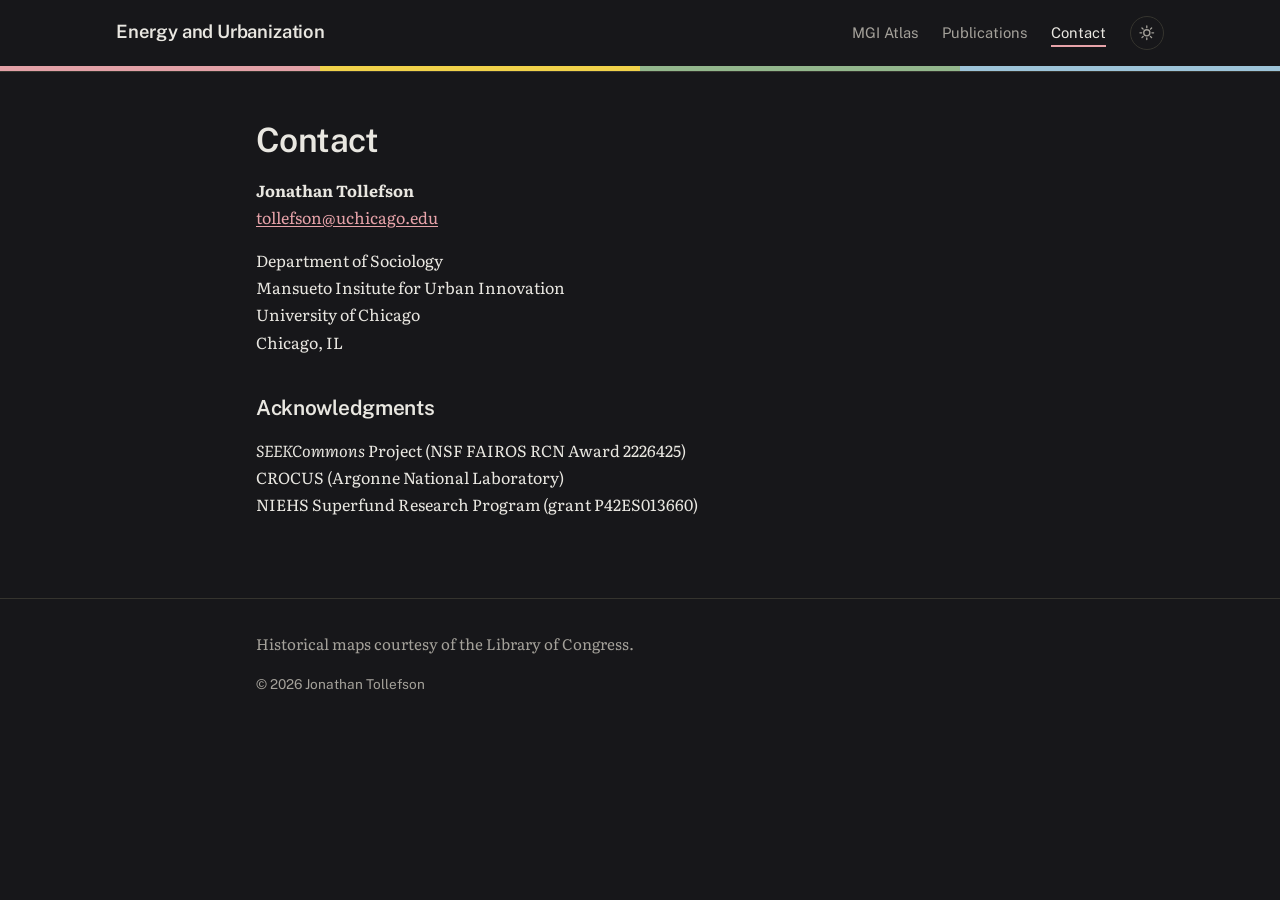
==== contact.html @ 91a5bd8f "Initial commit: MGI atlas site" ====
<!DOCTYPE html>
<html lang="en">
<head>
<meta charset="utf-8">
<meta name="viewport" content="width=device-width, initial-scale=1">
<title>Contact | Project Title</title>
<link rel="preconnect" href="https://fonts.googleapis.com">
<link rel="preconnect" href="https://fonts.gstatic.com" crossorigin>
<link href="https://fonts.googleapis.com/css2?family=Literata:ital,opsz,wght@0,7..72,400;0,7..72,600;1,7..72,400&family=Public+Sans:wght@400;600&display=swap" rel="stylesheet">
<script src="js/theme.js"></script>
<link rel="stylesheet" href="css/style.css">

</head>
<body data-root="">
<header id="site-header"></header>
<main>
  <div class="text">
    <h1>Contact</h1>
    <p><b>Jonathan Tollefson</b> <br> <a href="mailto:tollefson@uchicago.edu">tollefson@uchicago.edu</a></p>
    <p>Department of Sociology<br>Mansueto Insitute for Urban Innovation<br>University of Chicago<br>Chicago, IL</p>
    <h2>Acknowledgments</h2>
    <p><i>SEEKCommons</i> Project (NSF FAIROS RCN Award 2226425) <br>CROCUS (Argonne National Laboratory)<br>NIEHS Superfund Research Program (grant P42ES013660)</p>
  </div>
</main>
<footer id="site-footer"></footer>
<script src="js/site.js"></script>
</body>
</html>
---- css/style.css ----
/* ==========================================================
   COLORS AND FONTS  -  change these to restyle the whole site
   ========================================================== */
:root {
  --ink: #23221f;
  --muted: #66645e;
  --paper: #fdfdfb;
  --rule: #dddbd3;
  --link: #a1313a;          /* brick red, used for links and map points */
  --link-hover: #6f1d24;

  /* The four colors below come from the Sanborn map key
     (brick, frame, stone, water) and appear in the stripe under the menu. */
  --brick: #e3a1a7;
  --frame: #f1d24a;
  --stone: #93b78d;
  --water: #9dc4d9;

  --serif: "Literata", Georgia, "Times New Roman", serif;
  --sans: "Public Sans", "Helvetica Neue", Arial, sans-serif;
  --measure: 48rem;         /* width of text columns */
  --wide: 68rem;            /* width of page */
}

* { box-sizing: border-box; }
html { font-size: 100%; }
body {
  margin: 0;
  background: var(--paper);
  color: var(--ink);
  font-family: var(--serif);
  font-size: 1rem;
  line-height: 1.7;
}
a { color: var(--link); text-underline-offset: 0.15em; }
a:hover { color: var(--link-hover); }
:focus-visible { outline: 3px solid var(--frame); outline-offset: 2px; }
img { max-width: 100%; height: auto; }

/* ---------- Header ---------- */
#site-header { border-bottom: 1px solid var(--rule); position: relative; }
.header-inner {
  max-width: var(--wide); margin: 0 auto; padding: 1rem 1.25rem;
  display: flex; align-items: baseline; justify-content: space-between; gap: 1.5rem; flex-wrap: wrap;
}
.site-title {
  font-family: var(--sans); font-weight: 600; font-size: 1.15rem; letter-spacing: -0.01em;
  color: var(--ink); text-decoration: none;
}
nav { order: 2; margin-left: auto; }
nav ul { list-style: none; display: flex; gap: 1.5rem; margin: 0; padding: 0; flex-wrap: wrap; }
nav a { font-family: var(--sans); font-size: 0.92rem; color: var(--muted); text-decoration: none; padding: 0.25rem 0; }
nav a:hover { color: var(--ink); }
nav a[aria-current="page"] { color: var(--ink); border-bottom: 2px solid var(--link); }
/* Menu button (small screens) and the dark mode button sit together. */
.header-controls { order: 3; align-self: center; flex-shrink: 0; display: flex; align-items: center; gap: 0.75rem; }
.menu-toggle {
  display: none; font-family: var(--sans); font-size: 0.95rem; background: none;
  border: 1px solid var(--rule); border-radius: 3px; padding: 0.4rem 0.8rem; color: var(--ink); cursor: pointer;
}
.theme-toggle {
  display: inline-flex; align-items: center; justify-content: center;
  width: 2.15rem; height: 2.15rem; padding: 0;
  background: none; border: 1px solid var(--rule); border-radius: 999px;
  color: var(--muted); cursor: pointer;
}
.theme-toggle:hover { color: var(--ink); border-color: var(--muted); }
.theme-toggle .icon { display: block; width: 1.1rem; height: 1.1rem; }
.sanborn-key { display: flex; height: 5px; }
.sanborn-key span { flex: 1; }
.sanborn-key span:nth-child(1) { background: var(--brick); }
.sanborn-key span:nth-child(2) { background: var(--frame); }
.sanborn-key span:nth-child(3) { background: var(--stone); }
.sanborn-key span:nth-child(4) { background: var(--water); }

/* ---------- Page layout ---------- */
main { max-width: var(--wide); margin: 0 auto; padding: 3rem 1.25rem 4rem; }
.text { max-width: var(--measure); }
h1, h2, h3 { font-family: var(--sans); line-height: 1.2; letter-spacing: -0.015em; font-weight: 600; }
h1 { font-size: 2.1rem; margin: 0 0 1rem; }
h2 { font-size: 1.3rem; margin: 2.5rem 0 0.75rem; }
h3 { font-size: 1.05rem; margin: 1.75rem 0 0.4rem; }
.lede { font-size: 1.15rem; line-height: 1.6; color: var(--ink); }
.muted { color: var(--muted); }
.small { font-size: 0.9rem; }

.button {
  display: inline-block; font-family: var(--sans); font-weight: 600; font-size: 1rem;
  background: var(--ink); color: var(--paper); text-decoration: none;
  padding: 0.75rem 1.4rem; border-radius: 3px; margin-top: 0.5rem;
}
.button:hover { background: var(--link); color: #fff; }

/* ---------- Home ---------- */
.home-hero h1 { font-size: clamp(2rem, 5vw, 3rem); max-width: 18ch; }
.home-hero .lede { max-width: var(--measure); margin-bottom: 1.75rem; }

/* Banner image sits under the menu; the description follows below it. */
.home-page main { padding-top: 1.75rem; }
.home-banner { margin: 0 0 2.25rem; }
.home-banner img { display: block; width: 100%; border: 1px solid var(--rule); }
.home-page .home-hero h1 { font-size: clamp(1.8rem, 4vw, 2.5rem); }
/* Index page: headline, its paragraph, and the button are centered. */
.home-page .home-hero { max-width: var(--measure); text-align: center; }
.home-page .home-hero h1 { margin-left: auto; margin-right: auto; }
.home-page .home-hero .lede { text-align: left; }   /* centered column, left-justified lines */

/* ---------- Lists: publications, articles, people ---------- */
.entry-list { list-style: none; padding: 0; margin: 0; max-width: var(--measure); }
.entry-list li { padding: 1.1rem 0; border-top: 1px solid var(--rule); }
.entry-list li:last-child { border-bottom: 1px solid var(--rule); }
.entry-list .title { font-family: var(--sans); font-weight: 600; }
.people { display: grid; gap: 2.5rem 2rem; grid-template-columns: repeat(auto-fill, minmax(15rem, 1fr)); }
.person img { width: 100%; max-width: 12rem; aspect-ratio: 1; object-fit: cover; background: var(--rule); display: block; margin-bottom: 0.75rem; }
.person h2 { font-size: 1.15rem; margin: 0; }
.person .role { font-family: var(--sans); font-size: 0.9rem; color: var(--muted); margin: 0.1rem 0 0.5rem; }
.person p { margin: 0.25rem 0; font-size: 0.97rem; line-height: 1.55; }

/* ---------- Articles ---------- */
.article-head { max-width: var(--measure); }
.article-meta { font-family: var(--sans); font-size: 0.92rem; color: var(--muted); }
article.body { max-width: var(--measure); }
figure { margin: 2rem 0; }
figure img { display: block; width: 100%; border: 1px solid var(--rule); }
figcaption { font-size: 0.9rem; color: var(--muted); line-height: 1.5; margin-top: 0.5rem; }
.footnotes, .references { font-size: 0.93rem; line-height: 1.55; }
.references li { margin-bottom: 0.6rem; }
sup a { text-decoration: none; font-family: var(--sans); font-size: 0.8em; }

/* ---------- Map page ---------- */
.map-page main { max-width: none; padding: 0; }
.map-intro { max-width: var(--wide); margin: 0 auto; padding: 1.75rem 1.25rem 1rem; }
.map-intro h1 { font-size: 1.8rem; margin-bottom: 0.4rem; }
.map-intro p { margin: 0; max-width: var(--measure); color: var(--muted); }
.map-tools { max-width: var(--wide); margin: 0 auto; padding: 0 1.25rem 0.75rem; font-family: var(--sans); font-size: 0.92rem; display: flex; gap: 0.6rem; align-items: center; }
.map-tools select { font: inherit; padding: 0.35rem 0.5rem; border: 1px solid var(--rule); background: #fff; color: var(--ink); border-radius: 3px; }
#map { height: 62vh; min-height: 22rem; border-top: 1px solid var(--rule); border-bottom: 1px solid var(--rule); background: #e9e9e4; }
#details { max-width: var(--wide); margin: 0 auto; padding: 2rem 1.25rem 4rem; }
#details h2 { margin-top: 0; }
#details .where { font-family: var(--sans); color: var(--muted); margin: 0 0 1rem; font-size: 0.95rem; }
.sheet-list { list-style: none; padding: 0; margin: 1rem 0 0; max-width: 46rem; }
.sheet-list li { display: grid; grid-template-columns: 4rem 1fr auto; gap: 0.75rem; align-items: baseline; padding: 0.65rem 0; border-top: 1px solid var(--rule); }
.sheet-list li:last-child { border-bottom: 1px solid var(--rule); }
.sheet-list .yr { font-family: var(--sans); font-weight: 600; }
.sheet-list .links { font-family: var(--sans); font-size: 0.9rem; display: flex; gap: 1rem; white-space: nowrap; }
.link-button { background: none; border: 0; padding: 0; font: inherit; color: var(--link); text-decoration: underline; text-underline-offset: 0.15em; cursor: pointer; }
.link-button:hover { color: var(--link-hover); }
.note { font-family: var(--sans); font-size: 0.9rem; color: var(--muted); }
.leaflet-popup-content { font-family: var(--sans); font-size: 0.92rem; line-height: 1.45; margin: 0.8rem 1rem; }
.leaflet-popup-content strong { display: block; margin-bottom: 0.25rem; }
.popup-years { display: flex; flex-wrap: wrap; gap: 0.15rem 0.6rem; margin: 0.35rem 0; max-width: 16rem; }

/* ---------- Scan viewer (zoomable map sheets) ---------- */
#viewer { position: fixed; inset: 0; z-index: 2000; background: rgba(20,20,18,0.92); display: none; flex-direction: column; }
#viewer.open { display: flex; }
.viewer-bar { display: flex; justify-content: space-between; gap: 1rem; align-items: center; padding: 0.7rem 1.25rem; color: #fff; font-family: var(--sans); font-size: 0.95rem; }
.viewer-bar a, .viewer-bar button { color: #fff; }
.viewer-bar button { background: none; border: 1px solid #888; border-radius: 3px; padding: 0.35rem 0.8rem; font: inherit; cursor: pointer; }
.viewer-bar .actions { display: flex; gap: 0.75rem; align-items: center; flex-wrap: wrap; justify-content: flex-end; }
.viewer-count { color: #bbb; margin-left: 0.5rem; white-space: nowrap; }
.viewer-bar button:disabled { opacity: 0.35; cursor: default; }
.viewer-bar button:not(:disabled):hover { background: #444; }
.viewer-nav[hidden] { display: none; }
#viewer-map { flex: 1; background: #222; }

/* ---------- Footer ---------- */
#site-footer { border-top: 1px solid var(--rule); }
.footer-inner { max-width: var(--wide); margin: 0 auto; padding: 2rem 1.25rem 3rem; }
.footer-inner .ack { max-width: var(--measure); font-size: 0.95rem; color: var(--muted); margin: 0 0 1rem; }
.footer-inner .logos { display: flex; gap: 2rem; flex-wrap: wrap; align-items: center; margin-bottom: 1rem; }
.footer-inner .logos img { max-height: 3rem; width: auto; }
.footer-inner .copyright { font-family: var(--sans); font-size: 0.85rem; color: var(--muted); margin: 0; }

/* ---------- Header: collapse the menu before it runs out of room ----------
   The title, the full menu, and the dark mode button need roughly 47rem
   side by side. Collapsing the menu at 52rem means the dark mode button
   never gets pushed onto a line of its own. If you add or rename menu
   items, widen this breakpoint to match. */
@media (max-width: 40rem) {
  .menu-toggle { display: inline-block; }
  nav { width: 100%; display: none; order: 4; margin-top: 0.5rem; }
  .menu-open nav { display: block; }
  nav ul { flex-direction: column; gap: 0.25rem; padding-top: 0.5rem; }
  nav a { display: block; padding: 0.6rem 0; }
}

/* ---------- Small screens ---------- */
@media (max-width: 40rem) {
  body { font-size: 0.97rem; }
  h1 { font-size: 1.75rem; }
  .sheet-list li { grid-template-columns: 3.2rem 1fr; }
  .sheet-list .links { grid-column: 2; }
  #map { height: 55vh; }
}
@media (prefers-reduced-motion: reduce) { * { scroll-behavior: auto !important; transition: none !important; } }

/* ==========================================================
   CENTERED TEXT COLUMNS
   Text stays left-aligned, but the column sits in the middle
   of the page. Change --measure at the top to widen it.
   ========================================================== */
.text, .home-hero, .entry-list, .article-head, article.body,
.footer-inner .ack {
  margin-left: auto; margin-right: auto;
}
main > h1, main > h2, main > h3, main > p, main > .note {
  max-width: var(--measure); margin-left: auto; margin-right: auto;
}
/* The map page is left-aligned: its heading, intro, "Zoom to" row,
   and sheet list all start at the left edge, not in a centered column. */
.footer-inner .copyright, .footer-inner .logos {
  max-width: var(--measure); margin-left: auto; margin-right: auto;
}

/* ==========================================================
   DARK MODE
   These colors replace the ones at the top of the file when
   dark mode is switched on. Edit them to taste.
   ========================================================== */
[data-theme="dark"] {
  color-scheme: dark;
  --ink: #e9e7e1;
  --muted: #a4a19a;
  --paper: #17171a;
  --rule: #35342e;
  --link: #e7a3a9;
  --link-hover: #f3c3c8;
}
[data-theme="dark"] #map { background: #2a2a28; }
[data-theme="dark"] .map-tools select { background: #222226; color: var(--ink); }
[data-theme="dark"] .person img { background: #2a2a28; }
[data-theme="dark"] .button:hover { color: #1a1a1a; }

/* ==========================================================
   PROGRESS BADGE
   Shown next to the site name in the panel below the map.
   The label and colour come from the progress and
   progress_color columns on the Points sheet.
   ========================================================== */
.progress-badge {
  display: inline-block; vertical-align: 0.18em;
  font-family: var(--sans); font-size: 0.7rem; font-weight: 600;
  letter-spacing: 0.02em; line-height: 1.6;
  color: #fff; background: var(--badge, var(--link));
  border-radius: 999px; padding: 0 0.65em;
  margin-left: 0.6rem; white-space: nowrap;
}
[data-theme="dark"] .progress-badge { color: #fff; filter: brightness(1.15); }
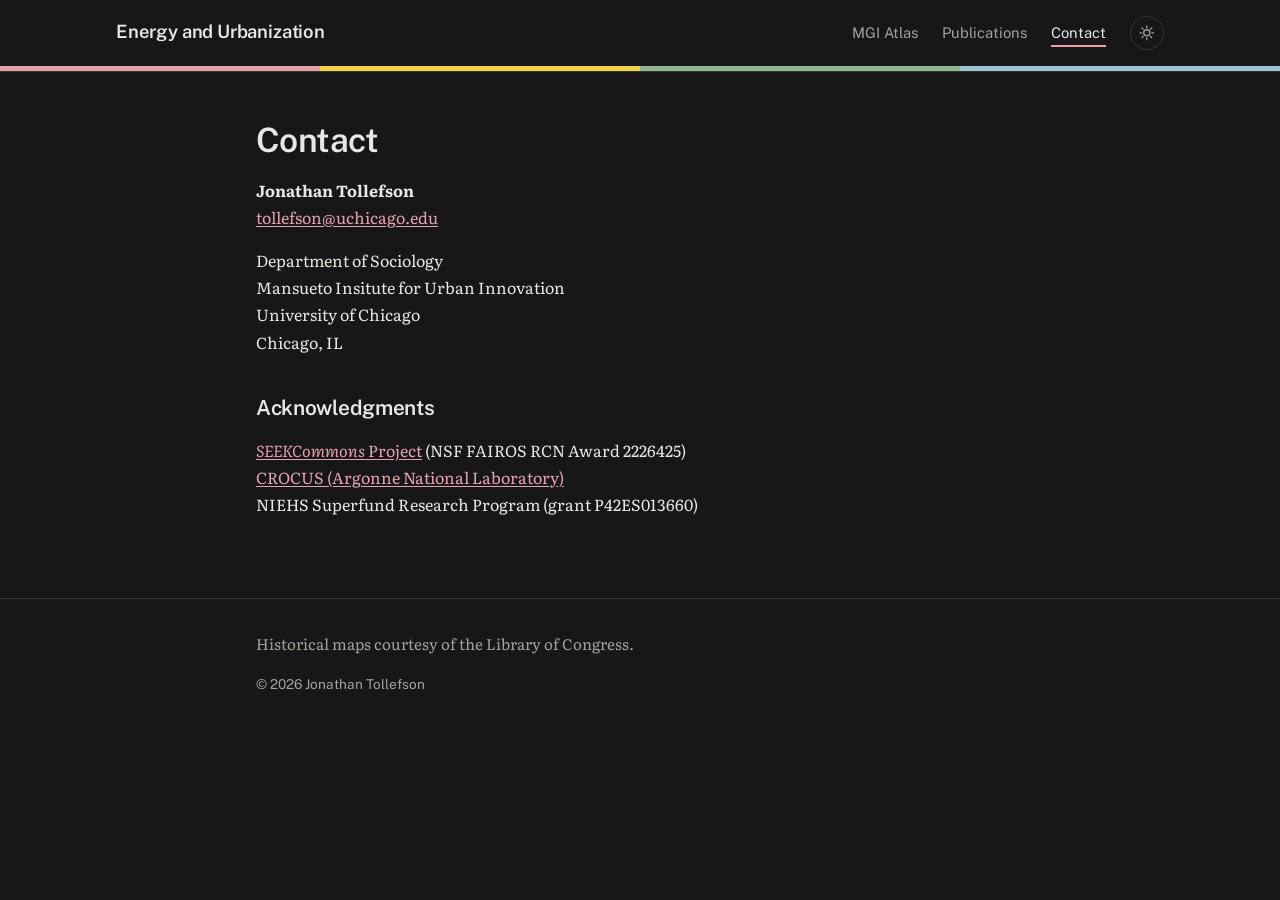
==== commit b4a198e5: "small edits" ====
--- a/contact.html
+++ b/contact.html
@@ -3,7 +3,7 @@
 <head>
 <meta charset="utf-8">
 <meta name="viewport" content="width=device-width, initial-scale=1">
-<title>Contact | Project Title</title>
+<title>Contact</title>
 <link rel="preconnect" href="https://fonts.googleapis.com">
 <link rel="preconnect" href="https://fonts.gstatic.com" crossorigin>
 <link href="https://fonts.googleapis.com/css2?family=Literata:ital,opsz,wght@0,7..72,400;0,7..72,600;1,7..72,400&family=Public+Sans:wght@400;600&display=swap" rel="stylesheet">
@@ -19,7 +19,7 @@
     <p><b>Jonathan Tollefson</b> <br> <a href="mailto:tollefson@uchicago.edu">tollefson@uchicago.edu</a></p>
     <p>Department of Sociology<br>Mansueto Insitute for Urban Innovation<br>University of Chicago<br>Chicago, IL</p>
     <h2>Acknowledgments</h2>
-    <p><i>SEEKCommons</i> Project (NSF FAIROS RCN Award 2226425) <br>CROCUS (Argonne National Laboratory)<br>NIEHS Superfund Research Program (grant P42ES013660)</p>
+    <p><a href="https://seekcommons.org/"><i>SEEKCommons</i> Project</a> (NSF FAIROS RCN Award 2226425) <br> <a href="https://www.anl.gov/crocus">CROCUS (Argonne National Laboratory)</a> <br>NIEHS Superfund Research Program (grant P42ES013660)</p>
   </div>
 </main>
 <footer id="site-footer"></footer>
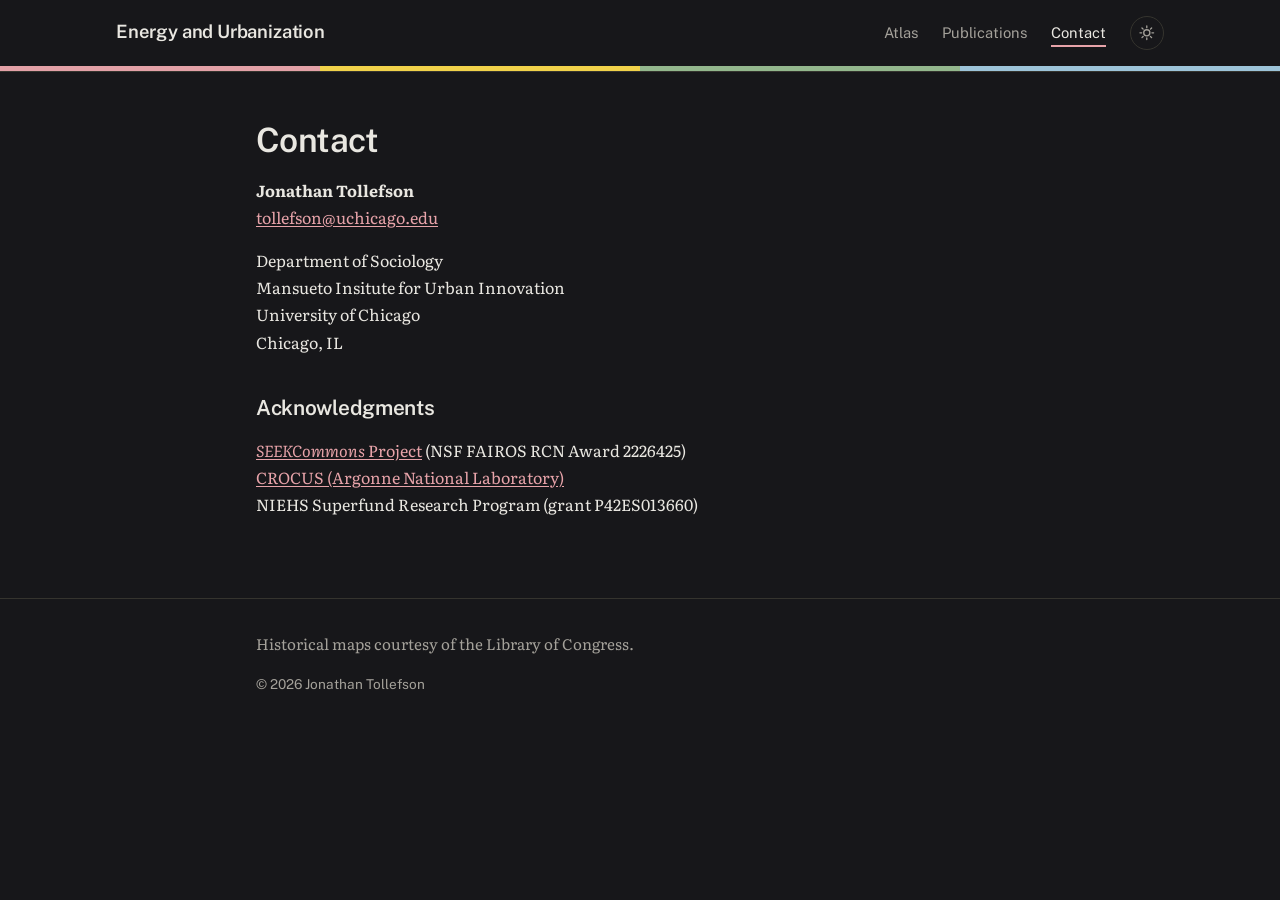
==== commit b26fb6bf: "analytics" ====
--- a/contact.html
+++ b/contact.html
@@ -8,6 +8,7 @@
 <link rel="preconnect" href="https://fonts.gstatic.com" crossorigin>
 <link href="https://fonts.googleapis.com/css2?family=Literata:ital,opsz,wght@0,7..72,400;0,7..72,600;1,7..72,400&family=Public+Sans:wght@400;600&display=swap" rel="stylesheet">
 <script src="js/theme.js"></script>
+<script src="js/analytics.js"></script>
 <link rel="stylesheet" href="css/style.css">
 
 </head>
--- a/css/style.css
+++ b/css/style.css
@@ -130,12 +130,52 @@
 /* ---------- Map page ---------- */
 .map-page main { max-width: none; padding: 0; }
 .map-intro { max-width: var(--wide); margin: 0 auto; padding: 1.75rem 1.25rem 1rem; }
-.map-intro h1 { font-size: 1.8rem; margin-bottom: 0.4rem; }
+/* No font-size here: the atlas takes the same h1 as every other page, rather
+   than reading as a lesser heading than Publications or Contact. */
+.map-intro h1 { margin-bottom: 0.4rem; }
 .map-intro p { margin: 0; max-width: var(--measure); color: var(--muted); }
-.map-tools { max-width: var(--wide); margin: 0 auto; padding: 0 1.25rem 0.75rem; font-family: var(--sans); font-size: 0.92rem; display: flex; gap: 0.6rem; align-items: center; }
-.map-tools select { font: inherit; padding: 0.35rem 0.5rem; border: 1px solid var(--rule); background: #fff; color: var(--ink); border-radius: 3px; }
+/* One chip per city. Lit chips show which cities are on the map, and more
+   than one can be lit where cities share a view; clicking any chip, lit or
+   not, reframes the map on it. */
+.map-tools { max-width: var(--wide); margin: 0 auto; padding: 0 1.25rem 0.75rem; font-family: var(--sans); font-size: 0.92rem; display: flex; flex-wrap: wrap; gap: 0.35rem; align-items: center; }
+.city-chip { font: inherit; font-size: 0.88rem; padding: 0.25rem 0.7rem; border: 1px solid var(--rule); background: var(--paper); color: var(--ink); border-radius: 999px; cursor: pointer; }
+.city-chip:hover { border-color: var(--link); color: var(--link); }
+.city-chip[aria-pressed="true"] { background: var(--link); border-color: var(--link); color: #fff; }
+.city-chip[aria-pressed="true"]:hover { background: var(--link-hover); border-color: var(--link-hover); color: #fff; }
+/* The "show all cities" button sits under Leaflet's own +/- bar. */
+.show-all-cities svg { width: 15px; height: 15px; vertical-align: middle; }
 #map { height: 62vh; min-height: 22rem; border-top: 1px solid var(--rule); border-bottom: 1px solid var(--rule); background: #e9e9e4; }
 #details { max-width: var(--wide); margin: 0 auto; padding: 2rem 1.25rem 4rem; }
+
+/* ---------- Map and details side by side (wider screens) ----------
+   Stacked, the sheet list for the point you just clicked opens well below
+   the fold, so the answer to a click is off screen. Above this width the
+   details become a column beside the map and update in place.
+
+   --map-chrome is the height of everything above the map: the header and
+   its colour stripe, the title block and the chip row. Adjust it if you
+   change their padding, or the map will not quite fill the window. */
+@media (min-width: 60rem) {
+  .map-page { --map-chrome: 15rem; }
+  .map-layout {
+    display: flex; align-items: stretch;
+    height: calc(100vh - var(--map-chrome));
+    height: calc(100dvh - var(--map-chrome));
+    min-height: 30rem;
+    border-top: 1px solid var(--rule); border-bottom: 1px solid var(--rule);
+  }
+  .map-layout #map { flex: 1; height: auto; min-height: 0; border: 0; }
+  .map-layout #details {
+    flex: none; width: 25rem; max-width: none; margin: 0;
+    padding: 1.75rem 1.5rem 2.5rem; overflow-y: auto;
+    border-left: 1px solid var(--rule);
+  }
+  /* The rail is narrower than the full-width panel was, so the sheet list
+     drops its third column and puts the links under the title instead. */
+  .map-layout .sheet-list { max-width: none; }
+  .map-layout .sheet-list li { grid-template-columns: 3.2rem 1fr; }
+  .map-layout .sheet-list .links { grid-column: 2; }
+}
 #details h2 { margin-top: 0; }
 #details .where { font-family: var(--sans); color: var(--muted); margin: 0 0 1rem; font-size: 0.95rem; }
 .sheet-list { list-style: none; padding: 0; margin: 1rem 0 0; max-width: 46rem; }
@@ -146,9 +186,47 @@
 .link-button { background: none; border: 0; padding: 0; font: inherit; color: var(--link); text-decoration: underline; text-underline-offset: 0.15em; cursor: pointer; }
 .link-button:hover { color: var(--link-hover); }
 .note { font-family: var(--sans); font-size: 0.9rem; color: var(--muted); }
+/* Leaflet's popup is rounded like a speech bubble by default; squaring it to
+   3px matches the buttons used everywhere else on the site. */
+.leaflet-popup-content-wrapper { border-radius: 3px; }
 .leaflet-popup-content { font-family: var(--sans); font-size: 0.92rem; line-height: 1.45; margin: 0.8rem 1rem; }
-.leaflet-popup-content strong { display: block; margin-bottom: 0.25rem; }
-.popup-years { display: flex; flex-wrap: wrap; gap: 0.15rem 0.6rem; margin: 0.35rem 0; max-width: 16rem; }
+.leaflet-popup-content strong { display: block; margin-bottom: 0.1rem; font-size: 1rem; }
+.popup-meta { display: block; color: var(--muted); font-size: 0.85rem; }
+.popup-years { display: flex; flex-wrap: wrap; gap: 0.3rem; margin: 0.6rem 0 0.5rem; max-width: 17rem; }
+/* Each year is a thing you can open, so it is drawn as a target rather than
+   as underlined text, borrowing the shape of the city chips above the map. */
+.popup-year { font: inherit; font-size: 0.8rem; padding: 0.15rem 0.55rem; border: 1px solid var(--rule); background: var(--paper); color: var(--ink); border-radius: 999px; cursor: pointer; white-space: nowrap; }
+.popup-year:hover { border-color: var(--link); color: var(--link); }
+
+/* Shown over the map until the workbook has been fetched and parsed, so a
+   slow connection reads as loading rather than as an empty map. */
+#map.is-loading::after {
+  content: "Loading sites\2026";
+  position: absolute; left: 50%; top: 50%; transform: translate(-50%, -50%);
+  z-index: 800; pointer-events: none;
+  font-family: var(--sans); font-size: 0.9rem; color: var(--muted);
+  background: var(--paper); border: 1px solid var(--rule);
+  border-radius: 999px; padding: 0.3rem 0.9rem;
+}
+
+/* Grouped points. While zoomed out, sites too close together to tell apart
+   are drawn as one numbered circle; clicking it zooms to the sites inside.
+   These rules replace the plugin's own green and orange with the brick red
+   used for single points, so a group reads as the same kind of thing. */
+.leaflet-pane .marker-cluster { background: rgba(161, 49, 58, 0.25); }
+.leaflet-pane .marker-cluster div { background: rgba(161, 49, 58, 0.92); color: #fff; font-family: var(--sans); font-weight: 600; font-size: 0.78rem; box-shadow: 0 0 0 1.5px rgba(255, 255, 255, 0.9); }
+.leaflet-pane .marker-cluster-medium div { background: rgba(140, 38, 46, 0.94); }
+.leaflet-pane .marker-cluster-large div { background: rgba(111, 29, 36, 0.96); }
+.leaflet-pane .marker-cluster:hover div { background: var(--link-hover); }
+/* Size carries the count as well as the number does, and narrows the jump
+   from a 14px single point to a group. The plugin fixes the icon box at
+   40px, so each size sets its own margin to stay centred inside it. */
+.leaflet-pane .marker-cluster-small div { width: 26px; height: 26px; margin: 7px 0 0 7px; border-radius: 13px; }
+.leaflet-pane .marker-cluster-small span { line-height: 26px; }
+.leaflet-pane .marker-cluster-medium div { width: 32px; height: 32px; margin: 4px 0 0 4px; border-radius: 16px; }
+.leaflet-pane .marker-cluster-medium span { line-height: 32px; }
+.leaflet-pane .marker-cluster-large div { width: 38px; height: 38px; margin: 1px 0 0 1px; border-radius: 19px; }
+.leaflet-pane .marker-cluster-large span { line-height: 38px; }
 
 /* ---------- Scan viewer (zoomable map sheets) ---------- */
 #viewer { position: fixed; inset: 0; z-index: 2000; background: rgba(20,20,18,0.92); display: none; flex-direction: column; }
@@ -191,6 +269,10 @@
   .sheet-list li { grid-template-columns: 3.2rem 1fr; }
   .sheet-list .links { grid-column: 2; }
   #map { height: 55vh; }
+  /* On a phone the chips scroll sideways in one row rather than wrapping
+     onto three lines and pushing the map off the screen. */
+  .map-tools { flex-wrap: nowrap; overflow-x: auto; }
+  .city-chip { white-space: nowrap; flex: none; }
 }
 @media (prefers-reduced-motion: reduce) { * { scroll-behavior: auto !important; transition: none !important; } }
 
@@ -206,8 +288,8 @@
 main > h1, main > h2, main > h3, main > p, main > .note {
   max-width: var(--measure); margin-left: auto; margin-right: auto;
 }
-/* The map page is left-aligned: its heading, intro, "Zoom to" row,
-   and sheet list all start at the left edge, not in a centered column. */
+/* The map page is left-aligned: its heading, intro, city chips, and sheet
+   list all start at the left edge, not in a centered column. */
 .footer-inner .copyright, .footer-inner .logos {
   max-width: var(--measure); margin-left: auto; margin-right: auto;
 }
@@ -227,9 +309,47 @@
   --link-hover: #f3c3c8;
 }
 [data-theme="dark"] #map { background: #2a2a28; }
-[data-theme="dark"] .map-tools select { background: #222226; color: var(--ink); }
+/* The lit chip needs its background restated here, not just its text colour:
+   the plain dark rule above matches as tightly as the lit rule further up the
+   file, so without this the later one wins and the chip goes dark on dark. */
+[data-theme="dark"] .city-chip { background: #222226; }
+[data-theme="dark"] .city-chip[aria-pressed="true"] { background: var(--link); border-color: var(--link); color: #1a1a1a; }
+[data-theme="dark"] .city-chip[aria-pressed="true"]:hover { background: var(--link-hover); border-color: var(--link-hover); color: #1a1a1a; }
 [data-theme="dark"] .person img { background: #2a2a28; }
 [data-theme="dark"] .button:hover { color: #1a1a1a; }
+
+/* Leaflet draws its own popups and controls in white. Left alone they glow
+   against a dark page, so they are restated here to match. The basemap
+   itself is swapped for Esri's dark counterpart in js/map.js. */
+[data-theme="dark"] .leaflet-popup-content-wrapper,
+[data-theme="dark"] .leaflet-popup-tip { background: #222226; color: var(--ink); box-shadow: 0 2px 12px rgba(0, 0, 0, 0.6); }
+[data-theme="dark"] .leaflet-popup-close-button { color: var(--muted); }
+/* A year chip at the popup's own background would vanish, so it is lifted. */
+[data-theme="dark"] .popup-year { background: #2d2d33; border-color: #3a3a40; }
+[data-theme="dark"] .popup-year:hover { border-color: var(--link); color: var(--link); }
+[data-theme="dark"] .leaflet-popup-close-button:hover { color: var(--ink); }
+[data-theme="dark"] .leaflet-bar a,
+[data-theme="dark"] .leaflet-control-layers { background: #222226; color: var(--ink); border-color: #3a3a40; }
+[data-theme="dark"] .leaflet-bar a { border-bottom-color: #3a3a40; }
+[data-theme="dark"] .leaflet-bar a:hover { background: #2d2d33; color: var(--ink); }
+[data-theme="dark"] .leaflet-bar a.leaflet-disabled { background: #1c1c20; color: #585650; }
+/* The layers icon is a dark PNG; inverting it keeps it legible on the dark button. */
+[data-theme="dark"] .leaflet-control-layers-toggle { filter: invert(0.88); }
+[data-theme="dark"] .leaflet-control-attribution { background: rgba(23, 23, 26, 0.85); color: var(--muted); }
+[data-theme="dark"] .leaflet-control-attribution a { color: var(--link); }
+
+/* Against the dark basemap the brick red of the points and groups sits too
+   close to the map itself, so both are lifted to a brighter tone of the same
+   red. A CSS fill beats the colour Leaflet writes onto the circle as an
+   attribute, so the selected point keeps its yellow ring. The white ring
+   around a group becomes dark here: on a dark map it was doing the glaring
+   rather than the separating. */
+[data-theme="dark"] #map path.leaflet-interactive { fill: #d4545f; }
+[data-theme="dark"] .leaflet-pane .marker-cluster { background: rgba(212, 84, 95, 0.3); }
+[data-theme="dark"] .leaflet-pane .marker-cluster div { background: rgba(212, 84, 95, 0.95); box-shadow: 0 0 0 1.5px rgba(0, 0, 0, 0.45); }
+[data-theme="dark"] .leaflet-pane .marker-cluster-medium div { background: rgba(195, 69, 79, 0.96); }
+[data-theme="dark"] .leaflet-pane .marker-cluster-large div { background: rgba(178, 55, 66, 0.97); }
+[data-theme="dark"] .leaflet-pane .marker-cluster:hover div { background: var(--link-hover); color: #2a1013; }
 
 /* ==========================================================
    PROGRESS BADGE
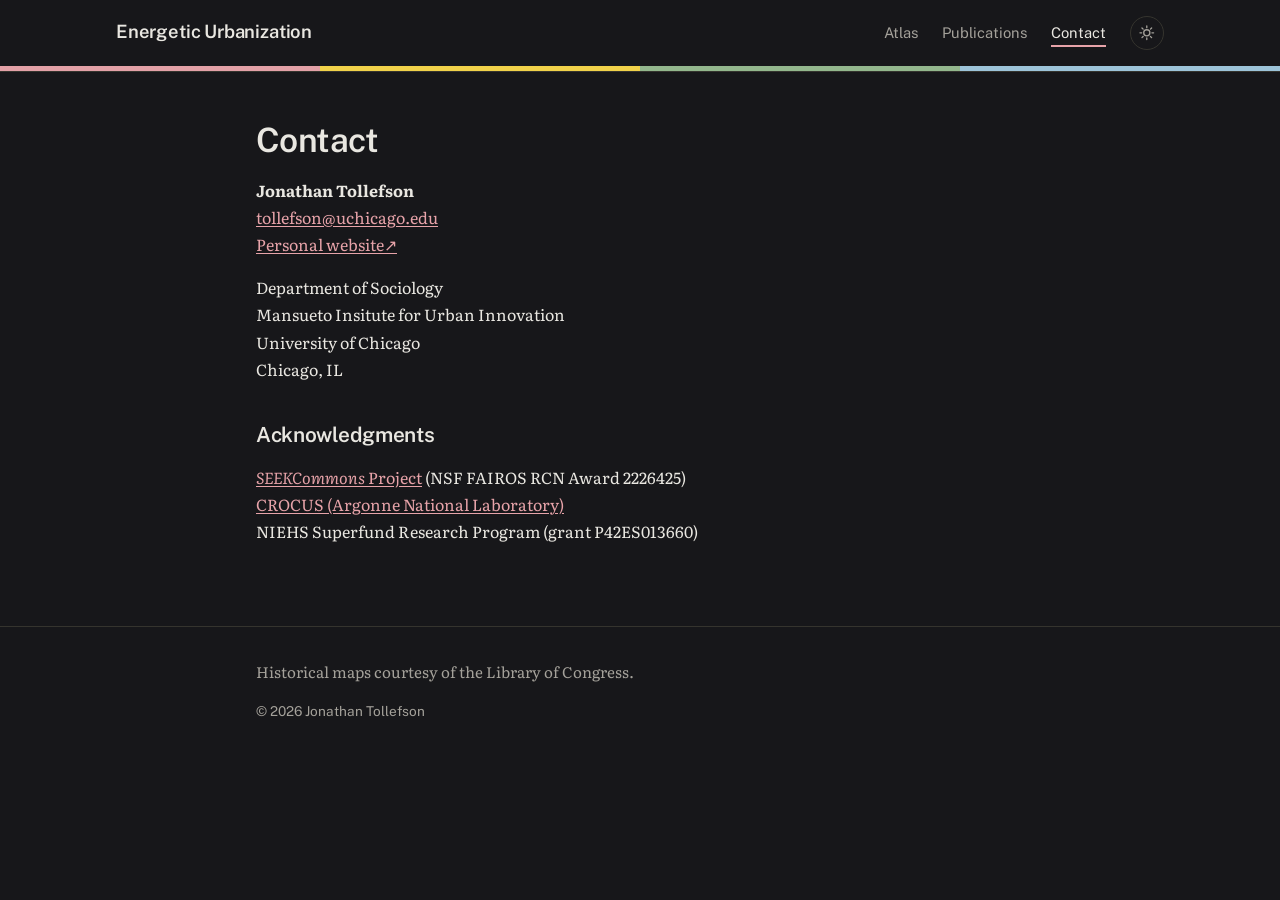
==== commit 36f7a235: "match to personal site" ====
--- a/contact.html
+++ b/contact.html
@@ -17,7 +17,7 @@
 <main>
   <div class="text">
     <h1>Contact</h1>
-    <p><b>Jonathan Tollefson</b> <br> <a href="mailto:tollefson@uchicago.edu">tollefson@uchicago.edu</a></p>
+    <p><b>Jonathan Tollefson</b> <br> <a href="mailto:tollefson@uchicago.edu">tollefson@uchicago.edu</a><br> <a href="https://www.jonathantollefson.com">Personal website↗</a></p>
     <p>Department of Sociology<br>Mansueto Insitute for Urban Innovation<br>University of Chicago<br>Chicago, IL</p>
     <h2>Acknowledgments</h2>
     <p><a href="https://seekcommons.org/"><i>SEEKCommons</i> Project</a> (NSF FAIROS RCN Award 2226425) <br> <a href="https://www.anl.gov/crocus">CROCUS (Argonne National Laboratory)</a> <br>NIEHS Superfund Research Program (grant P42ES013660)</p>
--- a/css/style.css
+++ b/css/style.css
@@ -104,6 +104,11 @@
 .home-page .home-hero { max-width: var(--measure); text-align: center; }
 .home-page .home-hero h1 { margin-left: auto; margin-right: auto; }
 .home-page .home-hero .lede { text-align: left; }   /* centered column, left-justified lines */
+/* The tally sits between the lede and the button on the front page. It is
+   centred like the rest of the hero rather than left-justified like the
+   lede, so the chips line up on the page's own axis above the button. */
+.home-page .home-hero .lede { margin-bottom: 0.9rem; }
+.home-page .home-hero .map-tally { margin: 0 auto 1.6rem; text-align: center; }
 
 /* ---------- Lists: publications, articles, people ---------- */
 .entry-list { list-style: none; padding: 0; margin: 0; max-width: var(--measure); }
@@ -134,6 +139,12 @@
    than reading as a lesser heading than Publications or Contact. */
 .map-intro h1 { margin-bottom: 0.4rem; }
 .map-intro p { margin: 0; max-width: var(--measure); color: var(--muted); }
+/* The tally under the intro. Its numbers borrow the city chip's pill shape,
+   border and type size so the two read as one family, with tighter vertical
+   padding so they sit on a line of text without opening up the line height.
+   They are labels, not controls - see buildTally in js/map.js. */
+.map-tally { margin: 0.55rem 0 0; max-width: var(--measure); color: var(--muted); font-family: var(--sans); font-size: 0.92rem; }
+.tally-num { display: inline-block; font-size: 0.88rem; padding: 0.05rem 0.55rem; border: 1px solid var(--rule); border-radius: 999px; background: var(--paper); color: var(--ink); }
 /* One chip per city. Lit chips show which cities are on the map, and more
    than one can be lit where cities share a view; clicking any chip, lit or
    not, reframes the map on it. */
